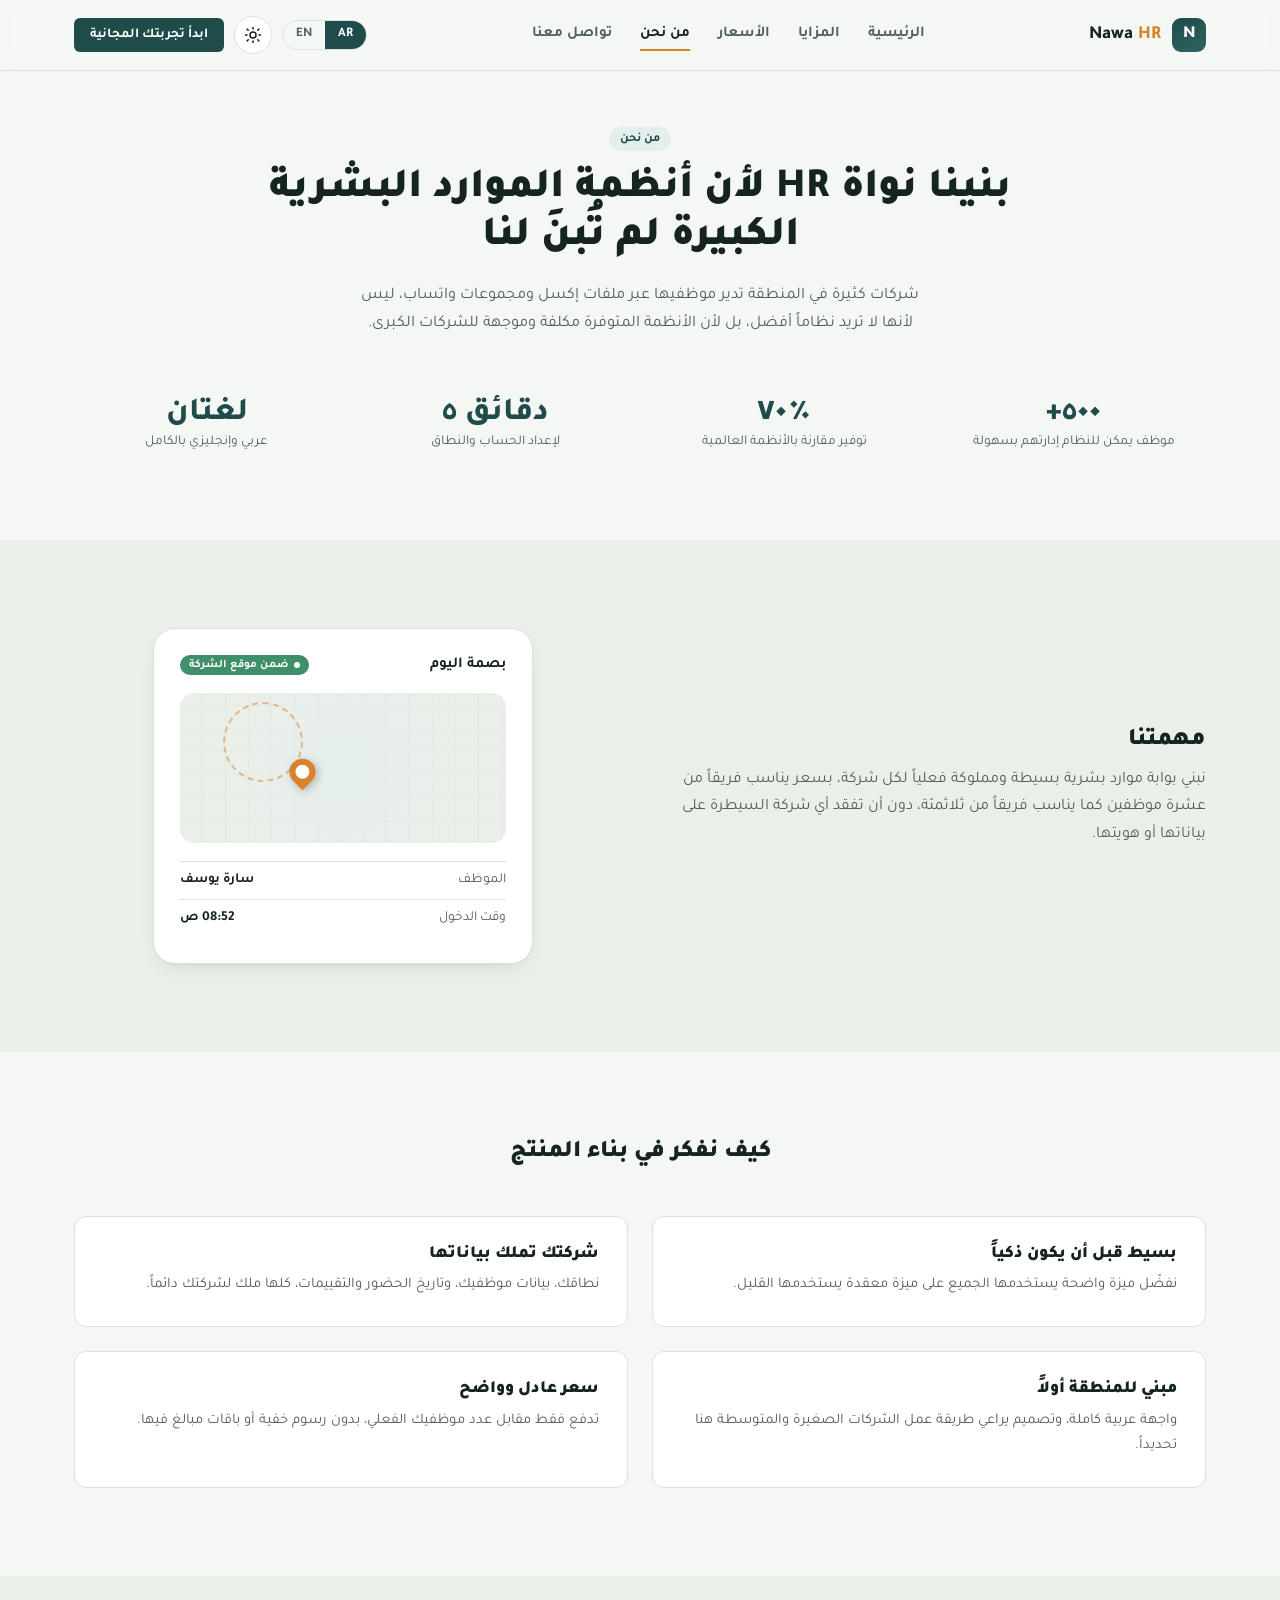
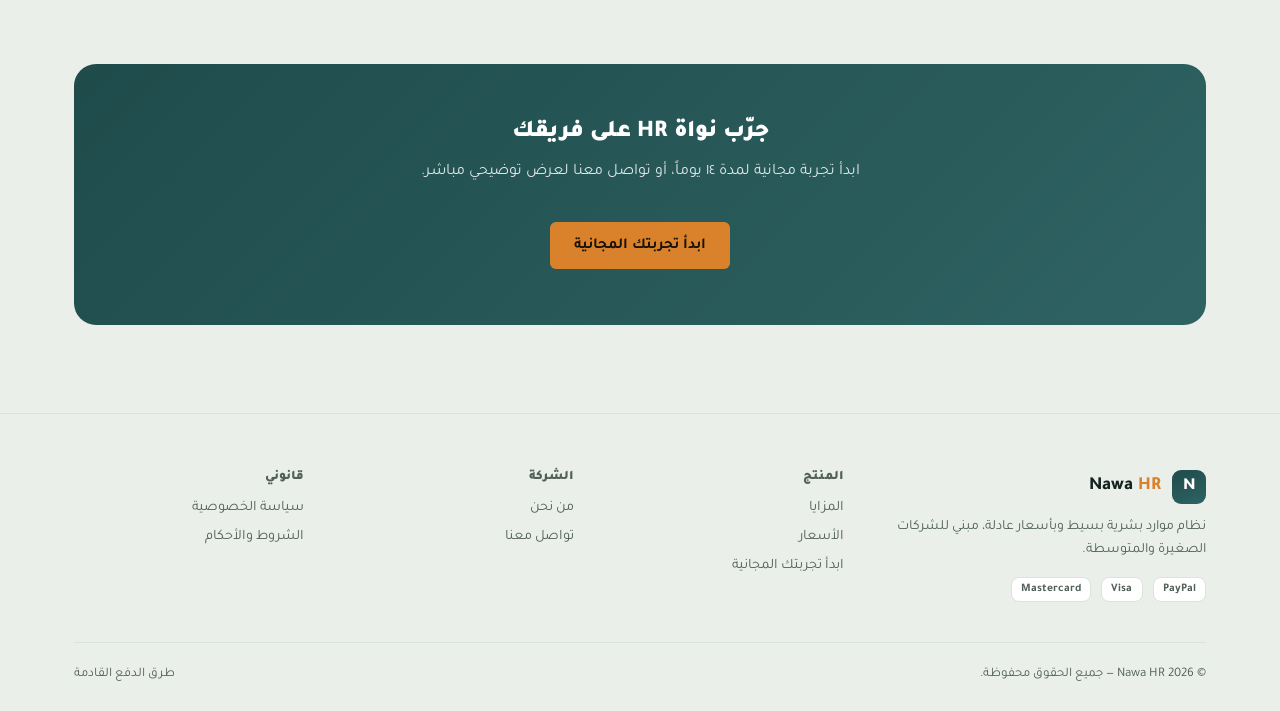
==== about/index.html @ c79e4c19 "Restructure pages into folders for clean URLs (no .html extension) Each page now lives at <name>/ind" ====
<!DOCTYPE html>
<html lang="ar" dir="rtl">
<head>
<meta charset="UTF-8">
<meta name="viewport" content="width=device-width, initial-scale=1.0">
<title>من نحن — Nawa HR</title>
<meta name="description" content="لماذا بنينا نواة HR، ومهمتنا في تبسيط الموارد البشرية للشركات الصغيرة والمتوسطة.">
<link rel="preconnect" href="https://fonts.googleapis.com">
<link rel="preconnect" href="https://fonts.gstatic.com" crossorigin>
<link href="https://fonts.googleapis.com/css2?family=Inter:wght@400;500;600;700;800&family=Tajawal:wght@400;500;700;800;900&display=swap" rel="stylesheet">
<link rel="stylesheet" href="/assets/style.css">
</head>
<body>

<header class="site-header">
  <div class="container header-inner">
    <a href="/" class="brand"><span class="brand-mark">N</span><span class="brand-name">Nawa<span> HR</span></span></a>
    <nav class="main-nav" id="mainNav">
      <a href="/" data-i18n="nav.home">الرئيسية</a>
      <a href="/features/" data-i18n="nav.features">المزايا</a>
      <a href="/pricing/" data-i18n="nav.pricing">الأسعار</a>
      <a href="/about/" class="active" data-i18n="nav.about">من نحن</a>
      <a href="/contact/" data-i18n="nav.contact">تواصل معنا</a>
    </nav>
    <div class="header-actions">
      <div class="lang-switch"><button data-lang="ar">AR</button><button data-lang="en">EN</button></div>
      <button class="icon-btn" id="themeToggle" aria-label="Toggle dark mode">
        <svg class="icon-sun" viewBox="0 0 24 24" fill="none" stroke="currentColor" stroke-width="2" stroke-linecap="round"><circle cx="12" cy="12" r="4"/><path d="M12 2v2M12 20v2M4.2 4.2l1.4 1.4M18.4 18.4l1.4 1.4M2 12h2M20 12h2M4.2 19.8l1.4-1.4M18.4 5.6l1.4-1.4"/></svg>
        <svg class="icon-moon" viewBox="0 0 24 24" fill="none" stroke="currentColor" stroke-width="2" stroke-linecap="round" stroke-linejoin="round"><path d="M21 12.8A9 9 0 1111.2 3a7 7 0 009.8 9.8z"/></svg>
      </button>
      <a href="/contact/" class="btn btn-primary btn-sm nav-cta-desktop" data-i18n="nav.cta">ابدأ تجربتك المجانية</a>
      <button class="nav-toggle" id="navToggle" aria-label="Menu"><span></span></button>
    </div>
  </div>
</header>

<main>
  <section class="page-hero">
    <div class="container" style="max-width:820px;">
      <span class="badge" data-i18n="aboutpage.badge">من نحن</span>
      <h1 data-i18n="aboutpage.title">بنينا نواة HR لأن أنظمة الموارد البشرية الكبيرة لم تُبنَ لنا</h1>
      <p data-i18n="aboutpage.sub">شركات كثيرة في المنطقة تدير موظفيها عبر ملفات إكسل ومجموعات واتساب، ليس لأنها لا تريد نظاماً أفضل، بل لأن الأنظمة المتوفرة مكلفة وموجهة للشركات الكبرى.</p>
    </div>
  </section>

  <section style="padding-block-start:0;">
    <div class="container">
      <div class="stat-block">
        <div><b data-i18n="aboutpage.stats1n">٥٠٠+</b><span data-i18n="aboutpage.stats1l">موظف يمكن للنظام إدارتهم بسهولة</span></div>
        <div><b data-i18n="aboutpage.stats2n">٪٧٠</b><span data-i18n="aboutpage.stats2l">توفير مقارنة بالأنظمة العالمية</span></div>
        <div><b data-i18n="aboutpage.stats3n">دقائق ٥</b><span data-i18n="aboutpage.stats3l">لإعداد الحساب والنطاق</span></div>
        <div><b data-i18n="aboutpage.stats4n">لغتان</b><span data-i18n="aboutpage.stats4l">عربي وإنجليزي بالكامل</span></div>
      </div>
    </div>
  </section>

  <section class="section-alt">
    <div class="container split">
      <div>
        <h2 data-i18n="aboutpage.mission.title">مهمتنا</h2>
        <p data-i18n="aboutpage.mission.body">نبني بوابة موارد بشرية بسيطة ومملوكة فعلياً لكل شركة، بسعر يناسب فريقاً من عشرة موظفين كما يناسب فريقاً من ثلاثمئة، دون أن تفقد أي شركة السيطرة على بياناتها أو هويتها.</p>
      </div>
      <div class="mock-wrap">
        <div class="mock-card">
          <div class="mock-card-head"><b data-i18n="mock.title">بصمة اليوم</b><span class="mock-pill" data-i18n="mock.status">ضمن موقع الشركة</span></div>
          <div class="mock-map"><div class="mock-radius"></div><div class="mock-pin"></div></div>
          <div class="mock-row"><span data-i18n="mock.emp">الموظف</span><b data-i18n="mock.empv">سارة يوسف</b></div>
          <div class="mock-row"><span data-i18n="mock.time">وقت الدخول</span><b data-i18n="mock.timev">08:52 ص</b></div>
        </div>
      </div>
    </div>
  </section>

  <section>
    <div class="container">
      <div class="section-head center">
        <h2 data-i18n="aboutpage.values.title">كيف نفكر في بناء المنتج</h2>
      </div>
      <div class="value-list">
        <div class="card"><h3 data-i18n="aboutpage.v1t">بسيط قبل أن يكون ذكياً</h3><p data-i18n="aboutpage.v1d">نفضّل ميزة واضحة يستخدمها الجميع على ميزة معقدة يستخدمها القليل.</p></div>
        <div class="card"><h3 data-i18n="aboutpage.v2t">شركتك تملك بياناتها</h3><p data-i18n="aboutpage.v2d">نطاقك، بيانات موظفيك، وتاريخ الحضور والتقييمات، كلها ملك لشركتك دائماً.</p></div>
        <div class="card"><h3 data-i18n="aboutpage.v3t">مبني للمنطقة أولاً</h3><p data-i18n="aboutpage.v3d">واجهة عربية كاملة، وتصميم يراعي طريقة عمل الشركات الصغيرة والمتوسطة هنا تحديداً.</p></div>
        <div class="card"><h3 data-i18n="aboutpage.v4t">سعر عادل وواضح</h3><p data-i18n="aboutpage.v4d">تدفع فقط مقابل عدد موظفيك الفعلي، بدون رسوم خفية أو باقات مبالغ فيها.</p></div>
      </div>
    </div>
  </section>

  <section class="section-alt">
    <div class="container">
      <div class="cta-band">
        <h2 data-i18n="aboutpage.cta.title">جرّب نواة HR على فريقك</h2>
        <p data-i18n="aboutpage.cta.sub">ابدأ تجربة مجانية لمدة ١٤ يوماً، أو تواصل معنا لعرض توضيحي مباشر.</p>
        <a href="/contact/" class="btn btn-accent" data-i18n="cta.btn">ابدأ تجربتك المجانية</a>
      </div>
    </div>
  </section>
</main>

<footer class="site-footer">
  <div class="container">
    <div class="footer-grid">
      <div>
        <div class="brand" style="margin-block-end:12px;"><span class="brand-mark">N</span><span class="brand-name">Nawa<span> HR</span></span></div>
        <p data-i18n="footer.tagline" style="font-size:.88rem;">نظام موارد بشرية بسيط وبأسعار عادلة.</p>
        <div class="pay-badges"><span class="pay-badge">PayPal</span><span class="pay-badge">Visa</span><span class="pay-badge">Mastercard</span></div>
      </div>
      <div><h4 data-i18n="footer.product">المنتج</h4><ul>
        <li><a href="/features/" data-i18n="nav.features">المزايا</a></li>
        <li><a href="/pricing/" data-i18n="nav.pricing">الأسعار</a></li>
        <li><a href="/contact/" data-i18n="nav.cta">ابدأ تجربتك المجانية</a></li>
      </ul></div>
      <div><h4 data-i18n="footer.company">الشركة</h4><ul>
        <li><a href="/about/" data-i18n="nav.about">من نحن</a></li>
        <li><a href="/contact/" data-i18n="nav.contact">تواصل معنا</a></li>
      </ul></div>
      <div><h4 data-i18n="footer.legal">قانوني</h4><ul>
        <li><a href="#" data-i18n="footer.privacy">سياسة الخصوصية</a></li>
        <li><a href="#" data-i18n="footer.terms">الشروط والأحكام</a></li>
      </ul></div>
    </div>
    <div class="footer-bottom">
      <span>© 2026 Nawa HR — <span data-i18n="footer.rights">جميع الحقوق محفوظة.</span></span>
      <span data-i18n="footer.pay">طرق الدفع القادمة: PayPal</span>
    </div>
  </div>
</footer>

<script src="/assets/i18n.js"></script>
<script src="/assets/script.js"></script>
</body>
</html>
---- assets/style.css ----
/* =========================================================
   Nawa HR — design tokens
   ========================================================= */
:root{
  --bg:#F5F7F5;
  --bg-alt:#EBEFEA;
  --surface:#FFFFFF;
  --surface-raised:#FFFFFF;
  --text:#152420;
  --text-muted:#516059;
  --primary:#1F4B4B;
  --primary-light:#2F6363;
  --primary-tint:#E4EEEC;
  --accent:#D9822B;
  --accent-dark:#B96A1E;
  --accent-tint:#FBEAD5;
  --border:#DBE3DD;
  --success:#3F8F6B;
  --danger:#C4523B;
  --shadow: 0 1px 2px rgba(21,36,32,.04), 0 8px 24px -12px rgba(21,36,32,.18);
  --radius-sm:6px;
  --radius-md:12px;
  --radius-lg:22px;
  --font-en:'Inter',sans-serif;
  --font-ar:'Tajawal',sans-serif;
  --max-w:1180px;
}
html.dark{
  --bg:#0F1815;
  --bg-alt:#131F1B;
  --surface:#16221E;
  --surface-raised:#1B2A25;
  --text:#EAF2EE;
  --text-muted:#93A69E;
  --primary:#57ACA1;
  --primary-light:#6DC1B5;
  --primary-tint:#16302C;
  --accent:#EFA45C;
  --accent-dark:#F0B274;
  --accent-tint:#2B2015;
  --border:#233530;
  --success:#5CB78E;
  --danger:#E07C64;
  --shadow: 0 1px 2px rgba(0,0,0,.3), 0 12px 30px -12px rgba(0,0,0,.55);
}

/* =========================================================
   Base
   ========================================================= */
*{box-sizing:border-box;}
html{scroll-behavior:smooth;}
body{
  margin:0;
  background:var(--bg);
  color:var(--text);
  font-family:var(--font-en);
  transition:background .25s ease,color .25s ease;
  -webkit-font-smoothing:antialiased;
}
html[lang="ar"] body{ font-family:var(--font-ar); }

img,svg{max-width:100%;display:block;}
a{color:inherit;text-decoration:none;}
button{font:inherit;}

h1,h2,h3,h4{
  margin:0 0 .5em;
  font-weight:800;
  line-height:1.15;
  letter-spacing:-.01em;
}
html[lang="ar"] h1, html[lang="ar"] h2, html[lang="ar"] h3, html[lang="ar"] h4{
  font-weight:900; letter-spacing:0;
}
p{ line-height:1.7; color:var(--text-muted); margin:0 0 1em; max-width:62ch;}

.container{
  max-width:var(--max-w);
  margin-inline:auto;
  padding-inline:24px;
}

.eyebrow-free{ } /* intentionally no eyebrow labels, see design notes */

.btn{
  display:inline-flex;
  align-items:center;
  justify-content:center;
  gap:.5em;
  padding:.85em 1.5em;
  border-radius:var(--radius-sm);
  font-weight:700;
  font-size:.96rem;
  cursor:pointer;
  border:1.5px solid transparent;
  transition:transform .15s ease, background .2s ease, border-color .2s ease, color .2s ease;
  white-space:nowrap;
}
.btn:active{ transform:scale(.97); }
.btn-primary{ background:var(--primary); color:#fff; }
.btn-primary:hover{ background:var(--primary-light); }
.btn-accent{ background:var(--accent); color:#1a1206; }
.btn-accent:hover{ background:var(--accent-dark); }
.btn-outline{ background:transparent; border-color:var(--border); color:var(--text); }
.btn-outline:hover{ border-color:var(--primary); color:var(--primary); }
.btn-sm{ padding:.55em 1.1em; font-size:.85rem; }
.btn-block{ width:100%; }

/* focus visibility */
a:focus-visible,button:focus-visible,input:focus-visible,textarea:focus-visible{
  outline:2px solid var(--primary);
  outline-offset:2px;
}

@media (prefers-reduced-motion: reduce){
  *{ animation-duration:.001ms !important; transition-duration:.001ms !important; scroll-behavior:auto !important; }
}

/* =========================================================
   Header
   ========================================================= */
.site-header{
  position:sticky; top:0; z-index:40;
  background:color-mix(in srgb, var(--bg) 88%, transparent);
  backdrop-filter:blur(10px);
  border-block-end:1px solid var(--border);
}
.header-inner{
  display:flex; align-items:center; justify-content:space-between;
  padding-block:16px; gap:20px;
}
.brand{ display:flex; align-items:center; gap:.6em; font-weight:800; font-size:1.15rem; }
.brand-mark{
  width:34px;height:34px;border-radius:9px;
  background:linear-gradient(155deg, var(--primary) 0%, var(--primary-light) 100%);
  display:flex;align-items:center;justify-content:center;
  color:#fff; font-weight:900; font-size:1.05rem; flex:none;
}
.brand-name span{ color:var(--accent); }

.main-nav{ display:flex; align-items:center; gap:28px; }
.main-nav a{
  font-size:.94rem; font-weight:600; color:var(--text-muted);
  padding-block:6px; border-block-end:2px solid transparent;
}
.main-nav a:hover, .main-nav a.active{ color:var(--text); border-color:var(--accent); }

.header-actions{ display:flex; align-items:center; gap:10px; }

.icon-btn{
  width:38px;height:38px; border-radius:50%;
  display:flex;align-items:center;justify-content:center;
  border:1px solid var(--border); background:var(--surface); color:var(--text);
  cursor:pointer;
}
.icon-btn:hover{ border-color:var(--primary); }
.icon-btn svg{ width:18px;height:18px; }
.icon-btn .icon-moon{ display:none; }
html.dark .icon-btn .icon-sun{ display:none; }
html.dark .icon-btn .icon-moon{ display:block; }

.lang-switch{
  display:flex; border:1px solid var(--border); border-radius:20px; overflow:hidden;
}
.lang-switch button{
  border:none; background:transparent; color:var(--text-muted);
  padding:.45em 1em; font-size:.82rem; font-weight:700; cursor:pointer;
}
.lang-switch button.active{ background:var(--primary); color:#fff; }

.nav-toggle{ display:none; }

@media (max-width:920px){
  .main-nav{
    position:fixed; inset-inline:0; top:70px; bottom:0;
    background:var(--bg); flex-direction:column; align-items:flex-start;
    padding:28px 24px; gap:6px; transform:translateY(-8px);
    opacity:0; pointer-events:none; transition:opacity .2s ease, transform .2s ease;
    overflow-y:auto;
  }
  .main-nav.open{ opacity:1; pointer-events:auto; transform:translateY(0); }
  .main-nav a{ width:100%; padding-block:12px; border-block-end:1px solid var(--border); }
  .nav-toggle{
    display:flex; width:38px;height:38px; border-radius:8px; align-items:center;justify-content:center;
    border:1px solid var(--border); background:var(--surface); cursor:pointer;
  }
  .nav-toggle span, .nav-toggle span::before, .nav-toggle span::after{
    content:''; display:block; width:18px; height:2px; background:var(--text); position:relative;
  }
  .nav-toggle span::before{ position:absolute; top:-6px; }
  .nav-toggle span::after{ position:absolute; top:6px; }
  .header-actions .btn-primary.nav-cta-desktop{ display:none; }
}
@media (min-width:921px){ .nav-toggle{ display:none; } }

/* =========================================================
   Hero
   ========================================================= */
.hero{ padding-block:72px 96px; overflow:hidden; }
.hero-grid{
  display:grid; grid-template-columns:1.05fr .95fr; gap:56px; align-items:center;
}
.hero h1{ font-size:clamp(2.1rem, 4vw, 3.15rem); }
.hero p.lead{ font-size:1.1rem; max-width:46ch; }
.hero-ctas{ display:flex; gap:14px; margin-block-start:28px; flex-wrap:wrap; }
.hero-stats{ display:flex; gap:32px; margin-block-start:44px; flex-wrap:wrap; }
.hero-stat b{ display:block; font-size:1.4rem; font-weight:800; color:var(--primary); }
html.dark .hero-stat b{ color:var(--primary-light); }
.hero-stat span{ font-size:.82rem; color:var(--text-muted); }

/* mock check-in card */
.mock-wrap{ position:relative; }
.mock-card{
  background:var(--surface); border:1px solid var(--border); border-radius:var(--radius-lg);
  box-shadow:var(--shadow); padding:26px; max-width:380px; margin-inline:auto;
}
.mock-card-head{ display:flex; align-items:center; justify-content:space-between; margin-block-end:18px; }
.mock-card-head b{ font-size:.95rem; }
.mock-pill{
  font-size:.72rem; font-weight:700; padding:.3em .8em; border-radius:20px;
  background:var(--success); color:#fff;
  display:inline-flex; align-items:center; gap:6px;
}
.mock-pill::before{ content:''; width:6px;height:6px;border-radius:50%; background:#fff; }
.mock-map{
  height:150px; border-radius:14px; margin-block-end:18px; position:relative; overflow:hidden;
  background:
    radial-gradient(circle at 50% 50%, var(--primary-tint) 0%, transparent 60%),
    repeating-linear-gradient(0deg, transparent, transparent 22px, var(--border) 23px),
    repeating-linear-gradient(90deg, transparent, transparent 22px, var(--border) 23px);
  background-color:var(--bg-alt);
}
.mock-pin{
  position:absolute; inset-inline-start:50%; inset-block-start:50%;
  transform:translate(-50%,-100%);
  width:26px;height:26px;border-radius:50% 50% 50% 0; rotate:-45deg;
  background:var(--accent); box-shadow:0 3px 8px rgba(0,0,0,.25);
}
.mock-pin::after{ content:''; position:absolute; inset:6px; background:#fff; border-radius:50%; }
.mock-radius{
  position:absolute; inset-inline-start:50%; inset-block-start:calc(50% - 26px);
  width:80px;height:80px; border-radius:50%; transform:translate(-50%,-50%);
  border:2px dashed var(--accent); opacity:.5;
}
.mock-row{ display:flex; align-items:center; justify-content:space-between; padding-block:10px; border-block-start:1px solid var(--border); font-size:.86rem; color:var(--text-muted); }
.mock-row b{ color:var(--text); font-weight:700; }
.mock-card .btn{ margin-block-start:16px; }

@media (max-width:920px){
  .hero-grid{ grid-template-columns:1fr; }
  .hero{ padding-block:48px 60px; }
  .hero-ctas, .hero-stats{ justify-content:center; text-align:center; }
  .hero p.lead{ margin-inline:auto; }
}

/* =========================================================
   Sections / general
   ========================================================= */
section{ padding-block:88px; }
.section-alt{ background:var(--bg-alt); }
.section-head{ max-width:640px; margin-block-end:48px; }
.section-head p{ font-size:1.02rem; }
.section-head.center{ margin-inline:auto; text-align:center; }
.section-head.center p{ margin-inline:auto; }

.badge{
  display:inline-flex; align-items:center; gap:8px; font-size:.78rem; font-weight:700;
  color:var(--primary); background:var(--primary-tint); padding:.4em .9em; border-radius:20px;
  margin-block-end:16px;
}
html.dark .badge{ color:var(--primary-light); }

.grid-3{ display:grid; grid-template-columns:repeat(3,1fr); gap:24px; }
.grid-2{ display:grid; grid-template-columns:1fr 1fr; gap:24px; }
@media (max-width:920px){ .grid-3{ grid-template-columns:1fr 1fr; } }
@media (max-width:680px){ .grid-3, .grid-2{ grid-template-columns:1fr; } }

.card{
  background:var(--surface); border:1px solid var(--border); border-radius:var(--radius-md);
  padding:28px; height:100%;
}
.feat-icon{
  width:46px;height:46px;border-radius:12px; background:var(--primary-tint); color:var(--primary);
  display:flex;align-items:center;justify-content:center; margin-block-end:16px;
}
html.dark .feat-icon{ color:var(--primary-light); }
.feat-icon svg{ width:22px;height:22px; }
.card h3{ font-size:1.08rem; }
.card p{ font-size:.92rem; margin-block-end:0; }

/* steps */
.steps{ counter-reset:step; display:grid; grid-template-columns:repeat(4,1fr); gap:24px; }
@media (max-width:920px){ .steps{ grid-template-columns:1fr 1fr; } }
@media (max-width:560px){ .steps{ grid-template-columns:1fr; } }
.step{ position:relative; padding-inline-start:0; }
.step-num{
  width:38px;height:38px; border-radius:10px; background:var(--primary); color:#fff;
  display:flex; align-items:center; justify-content:center; font-weight:800; margin-block-end:14px;
}
.step h3{ font-size:1rem; }
.step p{ font-size:.88rem; }

/* CTA band */
.cta-band{
  background:linear-gradient(135deg, var(--primary) 0%, var(--primary-light) 100%);
  border-radius:var(--radius-lg); padding:56px; color:#fff; text-align:center;
}
.cta-band h2{ color:#fff; }
.cta-band p{ color:rgba(255,255,255,.85); margin-inline:auto; }
.cta-band .btn-accent{ margin-block-start:20px; }

/* =========================================================
   Pricing
   ========================================================= */
.pricing-toggle{
  display:inline-flex; background:var(--surface); border:1px solid var(--border); border-radius:30px;
  padding:5px; margin-block-end:8px;
}
.pricing-toggle button{
  border:none; background:transparent; padding:.7em 1.4em; border-radius:24px; font-weight:700;
  font-size:.9rem; cursor:pointer; color:var(--text-muted);
}
.pricing-toggle button.active{ background:var(--primary); color:#fff; }

.calc-card{
  background:var(--surface); border:1px solid var(--border); border-radius:var(--radius-lg);
  padding:40px; box-shadow:var(--shadow);
}
.calc-top{ display:flex; align-items:flex-end; justify-content:space-between; flex-wrap:wrap; gap:16px; margin-block-end:28px; }
.calc-price{ font-size:2.6rem; font-weight:800; color:var(--primary); }
html.dark .calc-price{ color:var(--primary-light); }
.calc-price small{ font-size:1rem; font-weight:600; color:var(--text-muted); }
.calc-sub{ font-size:.85rem; color:var(--text-muted); }

.range-wrap{ margin-block:20px; }
.range-label{ display:flex; justify-content:space-between; font-size:.85rem; color:var(--text-muted); margin-block-end:10px; }
.range-label b{ color:var(--text); font-size:1rem; }
input[type="range"]{
  -webkit-appearance:none; width:100%; height:6px; border-radius:6px; background:var(--border); outline:none;
}
input[type="range"]::-webkit-slider-thumb{
  -webkit-appearance:none; width:22px;height:22px; border-radius:50%; background:var(--accent);
  border:4px solid var(--surface); box-shadow:0 0 0 1.5px var(--accent); cursor:pointer; margin-block-start:-8px;
}
input[type="range"]::-moz-range-thumb{
  width:22px;height:22px; border-radius:50%; background:var(--accent); border:4px solid var(--surface);
  box-shadow:0 0 0 1.5px var(--accent); cursor:pointer;
}
.range-ticks{ display:flex; justify-content:space-between; font-size:.72rem; color:var(--text-muted); margin-block-start:6px; }

.calc-list{ list-style:none; margin:24px 0 0; padding:0; display:grid; grid-template-columns:1fr 1fr; gap:10px 20px; }
.calc-list li{ display:flex; align-items:center; gap:8px; font-size:.88rem; color:var(--text-muted); }
.calc-list li svg{ width:16px;height:16px; color:var(--success); flex:none; }
@media (max-width:560px){ .calc-list{ grid-template-columns:1fr; } }

.compare-table{ width:100%; border-collapse:collapse; margin-block-start:20px; font-size:.9rem; }
.compare-table th, .compare-table td{ padding:14px 16px; border-block-end:1px solid var(--border); text-align:start; }
.compare-table th{ color:var(--text-muted); font-size:.78rem; text-transform:none; font-weight:700; }
.compare-table td.check{ text-align:center; }
.compare-table td.check svg{ width:16px;height:16px; color:var(--success); }

.tier-note{
  display:flex; gap:12px; align-items:flex-start; background:var(--accent-tint); border:1px solid var(--border);
  border-radius:var(--radius-md); padding:18px 20px; margin-block-start:24px; font-size:.87rem; color:var(--text-muted);
}
.tier-note svg{ width:20px;height:20px; color:var(--accent-dark); flex:none; margin-block-start:2px; }

/* FAQ */
.faq-item{ border-block-end:1px solid var(--border); padding-block:18px; }
.faq-q{
  display:flex; justify-content:space-between; align-items:center; cursor:pointer;
  font-weight:700; font-size:.98rem; gap:16px;
}
.faq-q svg{ width:18px;height:18px; flex:none; transition:transform .2s ease; color:var(--text-muted); }
.faq-item.open .faq-q svg{ transform:rotate(45deg); }
.faq-a{ display:none; margin-block-start:10px; font-size:.9rem; }
.faq-item.open .faq-a{ display:block; }

/* =========================================================
   About / Contact
   ========================================================= */
.value-list{ display:grid; grid-template-columns:1fr 1fr; gap:24px; }
@media (max-width:680px){ .value-list{ grid-template-columns:1fr; } }

.split{ display:grid; grid-template-columns:1fr 1fr; gap:56px; align-items:center; }
@media (max-width:920px){ .split{ grid-template-columns:1fr; } }

.stat-block{ display:grid; grid-template-columns:repeat(4,1fr); gap:24px; text-align:center; }
@media (max-width:680px){ .stat-block{ grid-template-columns:1fr 1fr; } }
.stat-block b{ display:block; font-size:2rem; font-weight:800; color:var(--primary); }
html.dark .stat-block b{ color:var(--primary-light); }
.stat-block span{ font-size:.85rem; color:var(--text-muted); }

.contact-wrap{ display:grid; grid-template-columns:.9fr 1.1fr; gap:48px; align-items:flex-start; }
@media (max-width:920px){ .contact-wrap{ grid-template-columns:1fr; } }
.info-row{ display:flex; gap:14px; align-items:flex-start; margin-block-end:22px; }
.info-row .feat-icon{ margin-block-end:0; }
.info-row h4{ font-size:.95rem; margin-block-end:4px; }
.info-row p{ font-size:.88rem; margin:0; }

.form-card{ background:var(--surface); border:1px solid var(--border); border-radius:var(--radius-lg); padding:36px; box-shadow:var(--shadow); }
.form-row{ display:grid; grid-template-columns:1fr 1fr; gap:16px; }
@media (max-width:560px){ .form-row{ grid-template-columns:1fr; } }
.field{ margin-block-end:18px; }
.field label{ display:block; font-size:.85rem; font-weight:700; margin-block-end:6px; }
.field input, .field select, .field textarea{
  width:100%; padding:.85em 1em; border-radius:var(--radius-sm); border:1px solid var(--border);
  background:var(--bg); color:var(--text); font:inherit; font-size:.92rem;
}
.field textarea{ resize:vertical; min-height:110px; }
.form-note{ font-size:.8rem; color:var(--text-muted); margin-block-start:14px; }

/* =========================================================
   Footer
   ========================================================= */
.site-footer{ background:var(--bg-alt); border-block-start:1px solid var(--border); padding-block:56px 28px; }
.footer-grid{ display:grid; grid-template-columns:1.4fr 1fr 1fr 1fr; gap:40px; margin-block-end:40px; }
@media (max-width:780px){ .footer-grid{ grid-template-columns:1fr 1fr; } }
@media (max-width:480px){ .footer-grid{ grid-template-columns:1fr; } }
.footer-grid h4{ font-size:.82rem; margin-block-end:14px; color:var(--text-muted); font-weight:700; }
.footer-grid ul{ list-style:none; margin:0; padding:0; display:grid; gap:10px; }
.footer-grid a{ font-size:.9rem; color:var(--text-muted); }
.footer-grid a:hover{ color:var(--primary); }
.footer-bottom{ display:flex; justify-content:space-between; align-items:center; flex-wrap:wrap; gap:12px;
  padding-block-start:24px; border-block-start:1px solid var(--border); font-size:.82rem; color:var(--text-muted); }

/* payment badges */
.pay-badges{ display:flex; gap:10px; align-items:center; margin-block-start:10px; }
.pay-badge{ border:1px solid var(--border); border-radius:8px; padding:.4em .8em; font-size:.72rem; font-weight:700; color:var(--text-muted); background:var(--surface); }

/* page hero (inner pages) */
.page-hero{ padding-block:56px 40px; text-align:center; }
.page-hero .badge{ margin-inline:auto; }
.page-hero h1{ font-size:clamp(1.8rem,3.4vw,2.6rem); }
.page-hero p{ margin-inline:auto; font-size:1.02rem; }

/* utility */
.text-center{ text-align:center; }
.mt-lg{ margin-block-start:48px; }
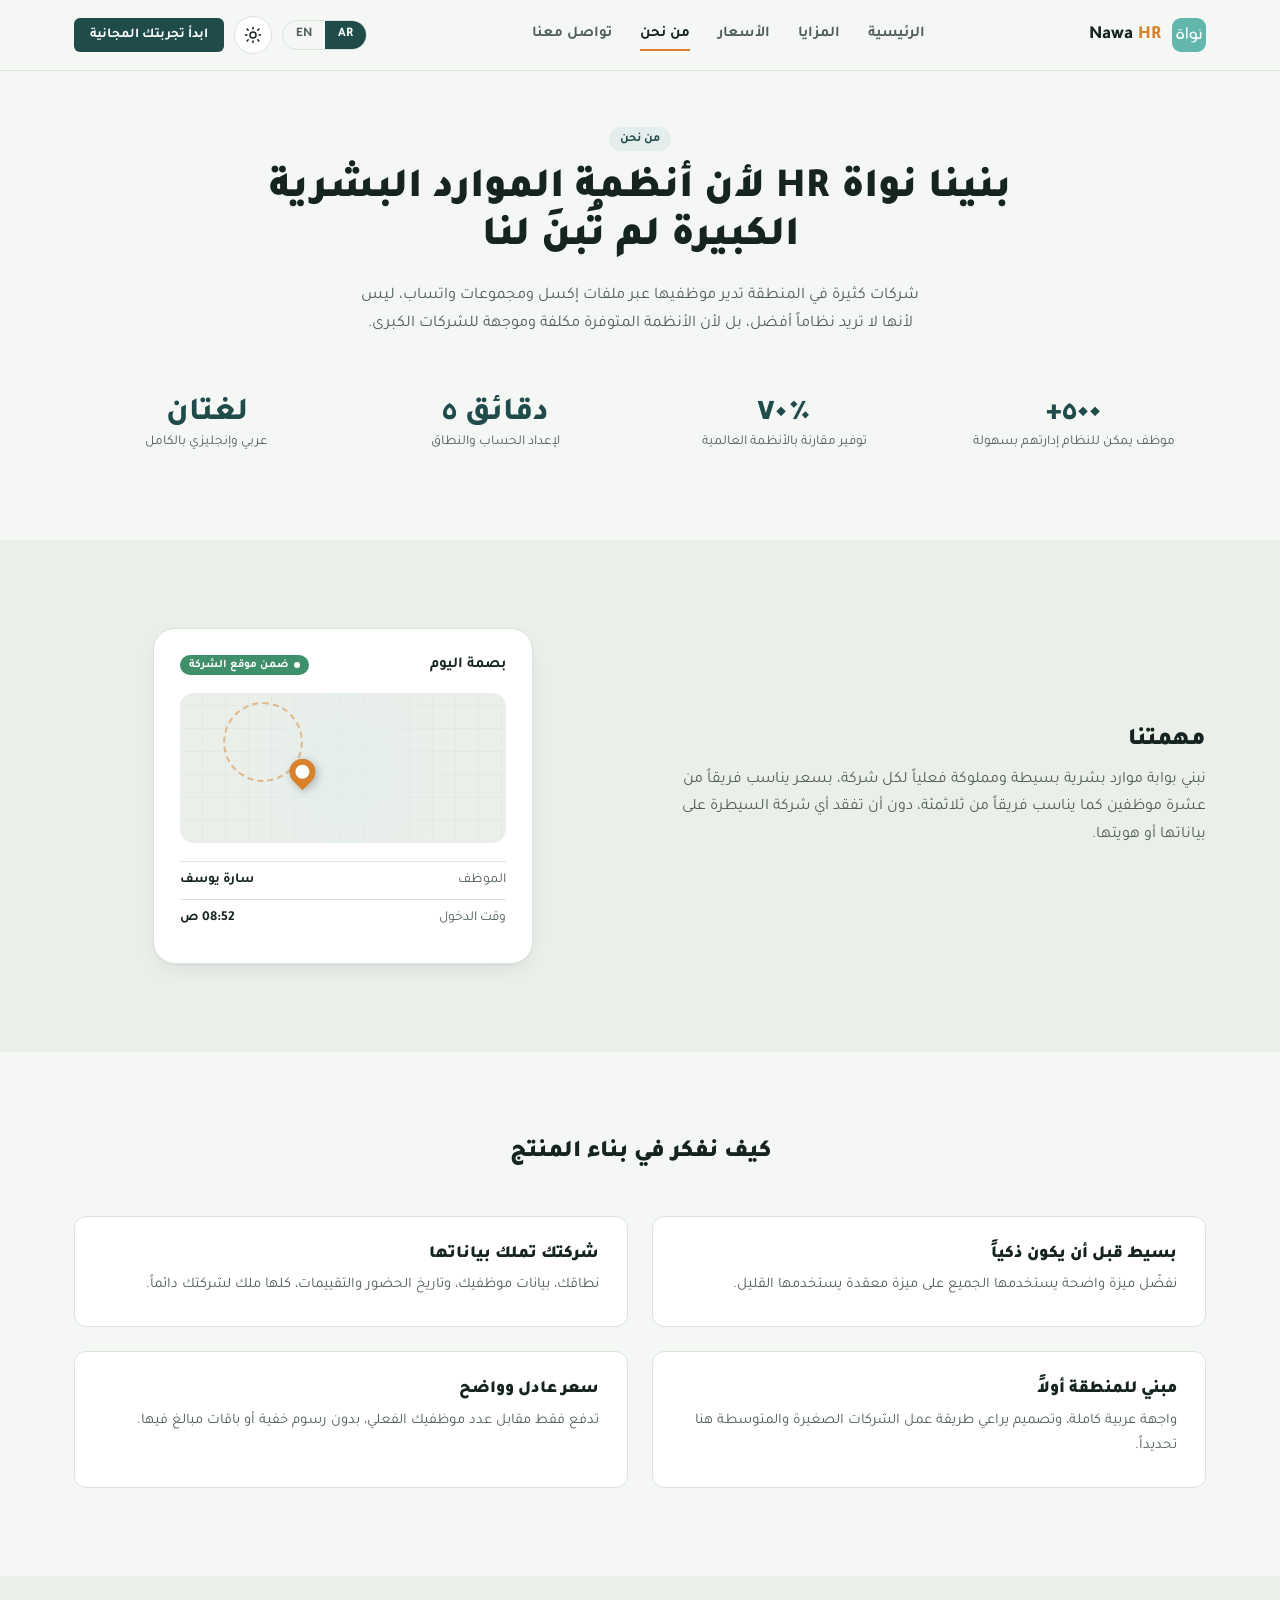
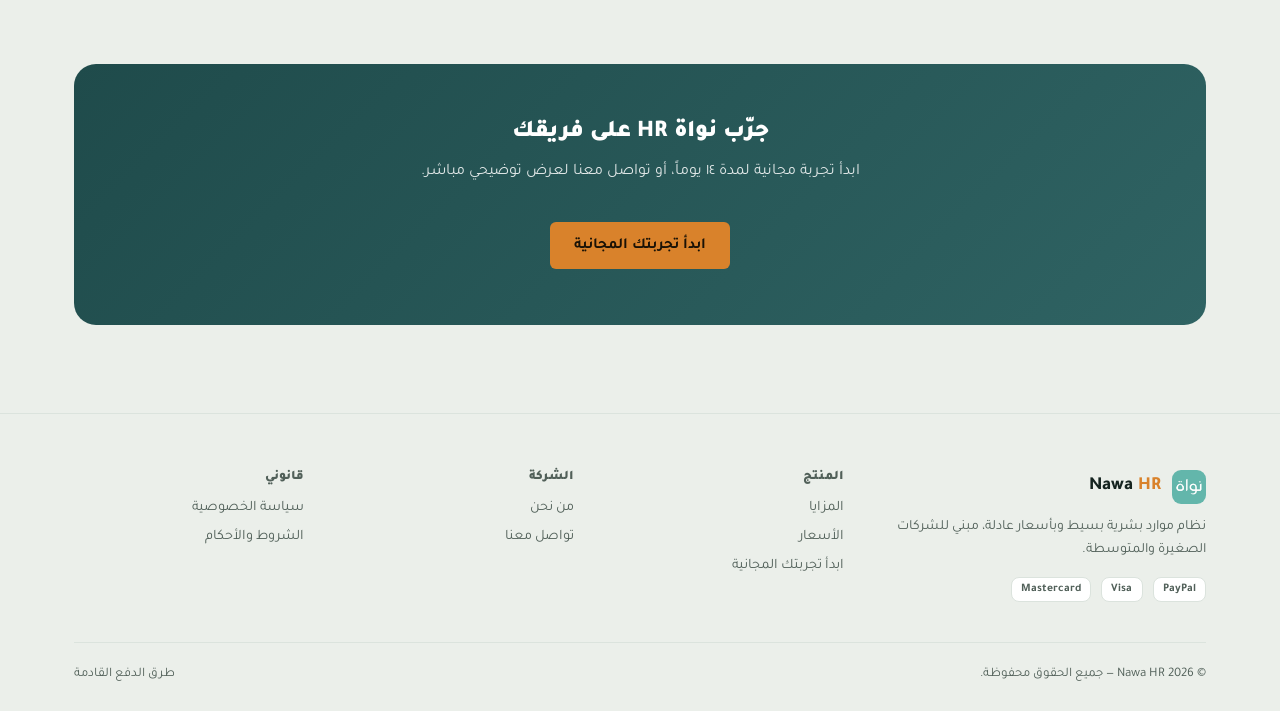
==== commit 8d28a3e0: "Replace the "N" brand mark with the real Nawa logo artwork Swap the plain gradient-square "N" mark i" ====
--- a/about/index.html
+++ b/about/index.html
@@ -8,19 +8,19 @@
 <link rel="preconnect" href="https://fonts.googleapis.com">
 <link rel="preconnect" href="https://fonts.gstatic.com" crossorigin>
 <link href="https://fonts.googleapis.com/css2?family=Inter:wght@400;500;600;700;800&family=Tajawal:wght@400;500;700;800;900&display=swap" rel="stylesheet">
-<link rel="stylesheet" href="/assets/style.css">
+<link rel="stylesheet" href="../assets/style.css">
 </head>
 <body>
 
 <header class="site-header">
   <div class="container header-inner">
-    <a href="/" class="brand"><span class="brand-mark">N</span><span class="brand-name">Nawa<span> HR</span></span></a>
+    <a href="../" class="brand"><span class="brand-logo"><img class="logo-light" src="../assets/logo-light.png" alt="Nawa HR"><img class="logo-dark" src="../assets/logo-dark.png" alt="Nawa HR"></span><span class="brand-name">Nawa<span> HR</span></span></a>
     <nav class="main-nav" id="mainNav">
-      <a href="/" data-i18n="nav.home">الرئيسية</a>
-      <a href="/features/" data-i18n="nav.features">المزايا</a>
-      <a href="/pricing/" data-i18n="nav.pricing">الأسعار</a>
-      <a href="/about/" class="active" data-i18n="nav.about">من نحن</a>
-      <a href="/contact/" data-i18n="nav.contact">تواصل معنا</a>
+      <a href="../" data-i18n="nav.home">الرئيسية</a>
+      <a href="../features/" data-i18n="nav.features">المزايا</a>
+      <a href="../pricing/" data-i18n="nav.pricing">الأسعار</a>
+      <a href="../about/" class="active" data-i18n="nav.about">من نحن</a>
+      <a href="../contact/" data-i18n="nav.contact">تواصل معنا</a>
     </nav>
     <div class="header-actions">
       <div class="lang-switch"><button data-lang="ar">AR</button><button data-lang="en">EN</button></div>
@@ -28,7 +28,7 @@
         <svg class="icon-sun" viewBox="0 0 24 24" fill="none" stroke="currentColor" stroke-width="2" stroke-linecap="round"><circle cx="12" cy="12" r="4"/><path d="M12 2v2M12 20v2M4.2 4.2l1.4 1.4M18.4 18.4l1.4 1.4M2 12h2M20 12h2M4.2 19.8l1.4-1.4M18.4 5.6l1.4-1.4"/></svg>
         <svg class="icon-moon" viewBox="0 0 24 24" fill="none" stroke="currentColor" stroke-width="2" stroke-linecap="round" stroke-linejoin="round"><path d="M21 12.8A9 9 0 1111.2 3a7 7 0 009.8 9.8z"/></svg>
       </button>
-      <a href="/contact/" class="btn btn-primary btn-sm nav-cta-desktop" data-i18n="nav.cta">ابدأ تجربتك المجانية</a>
+      <a href="../contact/" class="btn btn-primary btn-sm nav-cta-desktop" data-i18n="nav.cta">ابدأ تجربتك المجانية</a>
       <button class="nav-toggle" id="navToggle" aria-label="Menu"><span></span></button>
     </div>
   </div>
@@ -90,7 +90,7 @@
       <div class="cta-band">
         <h2 data-i18n="aboutpage.cta.title">جرّب نواة HR على فريقك</h2>
         <p data-i18n="aboutpage.cta.sub">ابدأ تجربة مجانية لمدة ١٤ يوماً، أو تواصل معنا لعرض توضيحي مباشر.</p>
-        <a href="/contact/" class="btn btn-accent" data-i18n="cta.btn">ابدأ تجربتك المجانية</a>
+        <a href="../contact/" class="btn btn-accent" data-i18n="cta.btn">ابدأ تجربتك المجانية</a>
       </div>
     </div>
   </section>
@@ -100,22 +100,22 @@
   <div class="container">
     <div class="footer-grid">
       <div>
-        <div class="brand" style="margin-block-end:12px;"><span class="brand-mark">N</span><span class="brand-name">Nawa<span> HR</span></span></div>
+        <div class="brand" style="margin-block-end:12px;"><span class="brand-logo"><img class="logo-light" src="../assets/logo-light.png" alt="Nawa HR"><img class="logo-dark" src="../assets/logo-dark.png" alt="Nawa HR"></span><span class="brand-name">Nawa<span> HR</span></span></div>
         <p data-i18n="footer.tagline" style="font-size:.88rem;">نظام موارد بشرية بسيط وبأسعار عادلة.</p>
         <div class="pay-badges"><span class="pay-badge">PayPal</span><span class="pay-badge">Visa</span><span class="pay-badge">Mastercard</span></div>
       </div>
       <div><h4 data-i18n="footer.product">المنتج</h4><ul>
-        <li><a href="/features/" data-i18n="nav.features">المزايا</a></li>
-        <li><a href="/pricing/" data-i18n="nav.pricing">الأسعار</a></li>
-        <li><a href="/contact/" data-i18n="nav.cta">ابدأ تجربتك المجانية</a></li>
+        <li><a href="../features/" data-i18n="nav.features">المزايا</a></li>
+        <li><a href="../pricing/" data-i18n="nav.pricing">الأسعار</a></li>
+        <li><a href="../contact/" data-i18n="nav.cta">ابدأ تجربتك المجانية</a></li>
       </ul></div>
       <div><h4 data-i18n="footer.company">الشركة</h4><ul>
-        <li><a href="/about/" data-i18n="nav.about">من نحن</a></li>
-        <li><a href="/contact/" data-i18n="nav.contact">تواصل معنا</a></li>
+        <li><a href="../about/" data-i18n="nav.about">من نحن</a></li>
+        <li><a href="../contact/" data-i18n="nav.contact">تواصل معنا</a></li>
       </ul></div>
       <div><h4 data-i18n="footer.legal">قانوني</h4><ul>
-        <li><a href="#" data-i18n="footer.privacy">سياسة الخصوصية</a></li>
-        <li><a href="#" data-i18n="footer.terms">الشروط والأحكام</a></li>
+        <li><a href="../privacy/" data-i18n="footer.privacy">سياسة الخصوصية</a></li>
+        <li><a href="../terms/" data-i18n="footer.terms">الشروط والأحكام</a></li>
       </ul></div>
     </div>
     <div class="footer-bottom">
@@ -125,7 +125,7 @@
   </div>
 </footer>
 
-<script src="/assets/i18n.js"></script>
-<script src="/assets/script.js"></script>
+<script src="../assets/i18n.js"></script>
+<script src="../assets/script.js"></script>
 </body>
 </html>
--- a/assets/style.css
+++ b/assets/style.css
@@ -136,6 +136,11 @@
   display:flex;align-items:center;justify-content:center;
   color:#fff; font-weight:900; font-size:1.05rem; flex:none;
 }
+.brand-logo{ width:34px;height:34px;border-radius:9px; overflow:hidden; flex:none; }
+.brand-logo img{ width:100%;height:100%; object-fit:cover; display:block; }
+.brand-logo .logo-dark{ display:none; }
+html.dark .brand-logo .logo-light{ display:none; }
+html.dark .brand-logo .logo-dark{ display:block; }
 .brand-name span{ color:var(--accent); }
 
 .main-nav{ display:flex; align-items:center; gap:28px; }
@@ -428,6 +433,77 @@
 .pay-badges{ display:flex; gap:10px; align-items:center; margin-block-start:10px; }
 .pay-badge{ border:1px solid var(--border); border-radius:8px; padding:.4em .8em; font-size:.72rem; font-weight:700; color:var(--text-muted); background:var(--surface); }
 
+/* =========================================================
+   Admin dashboard preview (homepage)
+   ========================================================= */
+.dash-mock{
+  background:var(--surface); border:1px solid var(--border); border-radius:var(--radius-lg);
+  box-shadow:var(--shadow); overflow:hidden;
+}
+.dash-topbar{
+  display:flex; align-items:center; gap:16px; padding:14px 20px;
+  background:var(--bg-alt); border-block-end:1px solid var(--border);
+}
+.dash-dots{ display:flex; gap:6px; flex:none; }
+.dash-dots span{ width:10px;height:10px;border-radius:50%; }
+.dash-dots span:nth-child(1){ background:#E5645C; }
+.dash-dots span:nth-child(2){ background:#E6B34F; }
+.dash-dots span:nth-child(3){ background:#4FB374; }
+.dash-url{
+  background:var(--surface); border:1px solid var(--border); border-radius:20px;
+  padding:.4em 1.1em; font-size:.8rem; color:var(--text-muted); margin-inline:auto;
+}
+.dash-url b{ color:var(--text); font-weight:700; }
+.dash-body{ display:flex; align-items:stretch; }
+.dash-sidebar{
+  flex:none; width:180px; padding:20px 14px; border-inline-end:1px solid var(--border);
+  background:var(--bg-alt);
+}
+.dash-side-brand{ display:flex; align-items:center; gap:.6em; font-weight:800; font-size:.92rem; margin-block-end:22px; padding-inline-start:8px; }
+.dash-sidebar nav{ display:grid; gap:4px; }
+.dash-sidebar nav a{
+  display:block; padding:.6em .8em; border-radius:var(--radius-sm); font-size:.85rem;
+  font-weight:600; color:var(--text-muted);
+}
+.dash-sidebar nav a.active{ background:var(--primary); color:#fff; }
+.dash-main{ flex:1; padding:24px; min-width:0; }
+.dash-stats{ display:grid; grid-template-columns:repeat(4,1fr); gap:14px; margin-block-end:20px; }
+.dash-stat{
+  border:1px solid var(--border); border-radius:var(--radius-md); padding:14px 16px; background:var(--surface);
+}
+.dash-stat span{ display:block; font-size:.76rem; color:var(--text-muted); margin-block-end:6px; }
+.dash-stat b{ font-size:1.35rem; font-weight:800; color:var(--text); }
+.dash-stat b.up{ color:var(--success); }
+.dash-stat b.warn{ color:var(--accent-dark); }
+.dash-table-wrap{ overflow-x:auto; }
+.dash-table{ min-width:480px; }
+.dash-row{
+  display:grid; grid-template-columns:1.6fr 1fr .9fr; gap:12px; align-items:center;
+  padding-block:12px; border-block-end:1px solid var(--border); font-size:.86rem;
+}
+.dash-row:last-child{ border-block-end:none; }
+.dash-row-head{ color:var(--text-muted); font-size:.74rem; font-weight:700; padding-block:0 10px; }
+.dash-emp{ display:flex; align-items:center; gap:10px; font-weight:700; }
+.dash-emp i{
+  flex:none; width:30px;height:30px;border-radius:50%; background:var(--primary-tint); color:var(--primary);
+  display:flex;align-items:center;justify-content:center; font-style:normal; font-size:.74rem; font-weight:800;
+}
+html.dark .dash-emp i{ color:var(--primary-light); }
+.dash-status{
+  display:inline-flex; width:fit-content; padding:.3em .8em; border-radius:20px; font-size:.74rem; font-weight:700;
+}
+.dash-status.present{ background:color-mix(in srgb, var(--success) 16%, transparent); color:var(--success); }
+.dash-status.leave{ background:var(--accent-tint); color:var(--accent-dark); }
+.dash-status.absent{ background:color-mix(in srgb, var(--danger) 16%, transparent); color:var(--danger); }
+
+@media (max-width:780px){
+  .dash-sidebar{ display:none; }
+  .dash-stats{ grid-template-columns:1fr 1fr; }
+}
+@media (max-width:480px){
+  .dash-url{ display:none; }
+}
+
 /* page hero (inner pages) */
 .page-hero{ padding-block:56px 40px; text-align:center; }
 .page-hero .badge{ margin-inline:auto; }
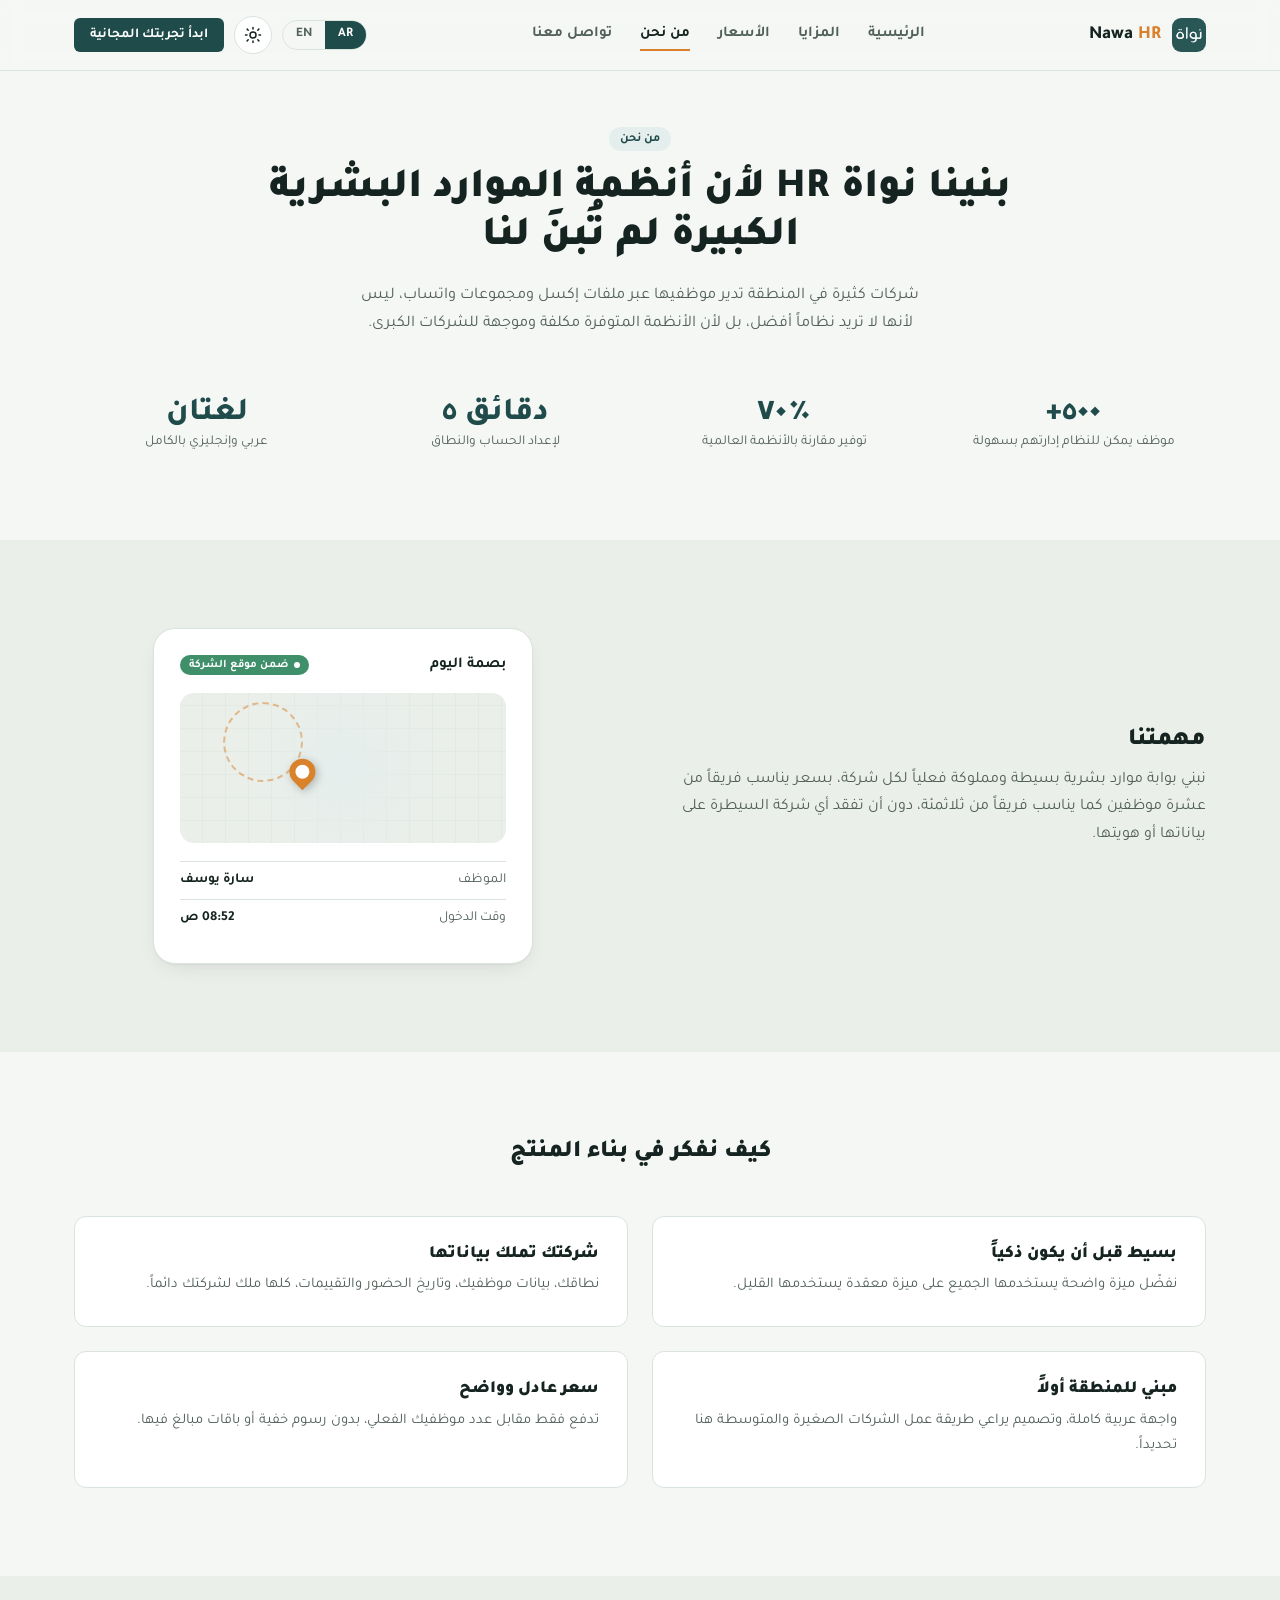
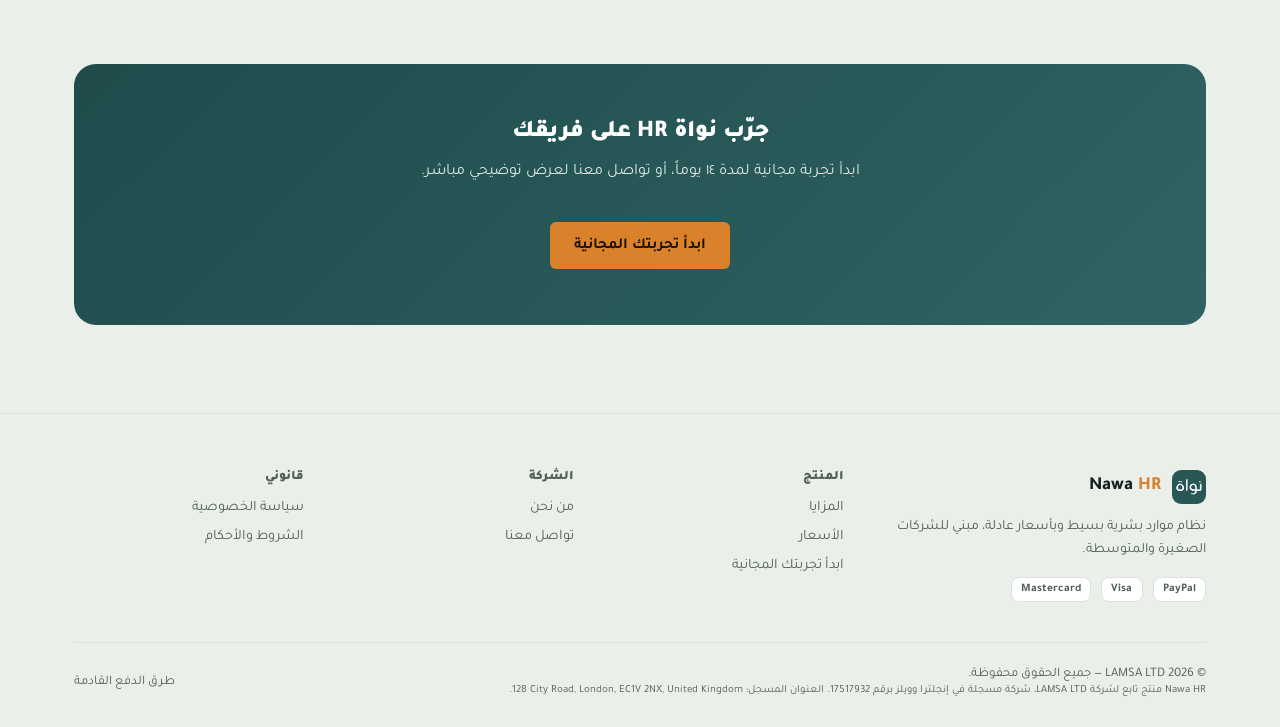
==== commit 38e29971: "Add LAMSA LTD company details to site footer Shows the legal entity, company number and registered o" ====
--- a/about/index.html
+++ b/about/index.html
@@ -119,7 +119,7 @@
       </ul></div>
     </div>
     <div class="footer-bottom">
-      <span>© 2026 Nawa HR — <span data-i18n="footer.rights">جميع الحقوق محفوظة.</span></span>
+      <span>© 2026 LAMSA LTD — <span data-i18n="footer.rights">جميع الحقوق محفوظة.</span><br><small data-i18n-html="footer.entity"><bdi dir="ltr">Nawa HR</bdi> منتج تابع لشركة <bdi dir="ltr">LAMSA LTD</bdi>، شركة مسجلة في إنجلترا وويلز برقم <bdi dir="ltr">17517932</bdi>. العنوان المسجل: <bdi dir="ltr">128 City Road, London, EC1V 2NX, United Kingdom</bdi>.</small></span>
       <span data-i18n="footer.pay">طرق الدفع القادمة: PayPal</span>
     </div>
   </div>
--- a/assets/style.css
+++ b/assets/style.css
@@ -317,58 +317,31 @@
 /* =========================================================
    Pricing
    ========================================================= */
-.pricing-toggle{
-  display:inline-flex; background:var(--surface); border:1px solid var(--border); border-radius:30px;
-  padding:5px; margin-block-end:8px;
-}
-.pricing-toggle button{
-  border:none; background:transparent; padding:.7em 1.4em; border-radius:24px; font-weight:700;
-  font-size:.9rem; cursor:pointer; color:var(--text-muted);
-}
-.pricing-toggle button.active{ background:var(--primary); color:#fff; }
-
 .calc-card{
   background:var(--surface); border:1px solid var(--border); border-radius:var(--radius-lg);
   padding:40px; box-shadow:var(--shadow);
 }
 .calc-top{ display:flex; align-items:flex-end; justify-content:space-between; flex-wrap:wrap; gap:16px; margin-block-end:28px; }
-.calc-price{ font-size:2.6rem; font-weight:800; color:var(--primary); }
+.calc-price{ font-size:2.6rem; font-weight:800; color:var(--primary); display:flex; align-items:baseline; gap:.4em; }
 html.dark .calc-price{ color:var(--primary-light); }
 .calc-price small{ font-size:1rem; font-weight:600; color:var(--text-muted); }
 .calc-sub{ font-size:.85rem; color:var(--text-muted); }
 
-.range-wrap{ margin-block:20px; }
-.range-label{ display:flex; justify-content:space-between; font-size:.85rem; color:var(--text-muted); margin-block-end:10px; }
-.range-label b{ color:var(--text); font-size:1rem; }
-input[type="range"]{
-  -webkit-appearance:none; width:100%; height:6px; border-radius:6px; background:var(--border); outline:none;
-}
-input[type="range"]::-webkit-slider-thumb{
-  -webkit-appearance:none; width:22px;height:22px; border-radius:50%; background:var(--accent);
-  border:4px solid var(--surface); box-shadow:0 0 0 1.5px var(--accent); cursor:pointer; margin-block-start:-8px;
-}
-input[type="range"]::-moz-range-thumb{
-  width:22px;height:22px; border-radius:50%; background:var(--accent); border:4px solid var(--surface);
-  box-shadow:0 0 0 1.5px var(--accent); cursor:pointer;
-}
-.range-ticks{ display:flex; justify-content:space-between; font-size:.72rem; color:var(--text-muted); margin-block-start:6px; }
+.currency-row{
+  display:flex; justify-content:center; gap:8px; flex-wrap:wrap; margin-block:20px 8px;
+}
+.currency-row button{
+  border:1px solid var(--border); background:var(--surface); color:var(--text-muted);
+  padding:.5em 1.1em; border-radius:20px; font-weight:700; font-size:.84rem; cursor:pointer;
+  font-family:'Inter',sans-serif;
+}
+.currency-row button.active{ background:var(--primary); border-color:var(--primary); color:#fff; }
+.currency-note{ text-align:center; font-size:.78rem; color:var(--text-muted); margin-block-end:20px; }
 
 .calc-list{ list-style:none; margin:24px 0 0; padding:0; display:grid; grid-template-columns:1fr 1fr; gap:10px 20px; }
 .calc-list li{ display:flex; align-items:center; gap:8px; font-size:.88rem; color:var(--text-muted); }
 .calc-list li svg{ width:16px;height:16px; color:var(--success); flex:none; }
 @media (max-width:560px){ .calc-list{ grid-template-columns:1fr; } }
-
-.compare-table{ width:100%; border-collapse:collapse; margin-block-start:20px; font-size:.9rem; }
-.compare-table th, .compare-table td{ padding:14px 16px; border-block-end:1px solid var(--border); text-align:start; }
-.compare-table th{ color:var(--text-muted); font-size:.78rem; text-transform:none; font-weight:700; }
-.compare-table td.check{ text-align:center; }
-.compare-table td.check svg{ width:16px;height:16px; color:var(--success); }
-
-.tier-note{
-  display:flex; gap:12px; align-items:flex-start; background:var(--accent-tint); border:1px solid var(--border);
-  border-radius:var(--radius-md); padding:18px 20px; margin-block-start:24px; font-size:.87rem; color:var(--text-muted);
-}
-.tier-note svg{ width:20px;height:20px; color:var(--accent-dark); flex:none; margin-block-start:2px; }
 
 /* FAQ */
 .faq-item{ border-block-end:1px solid var(--border); padding-block:18px; }
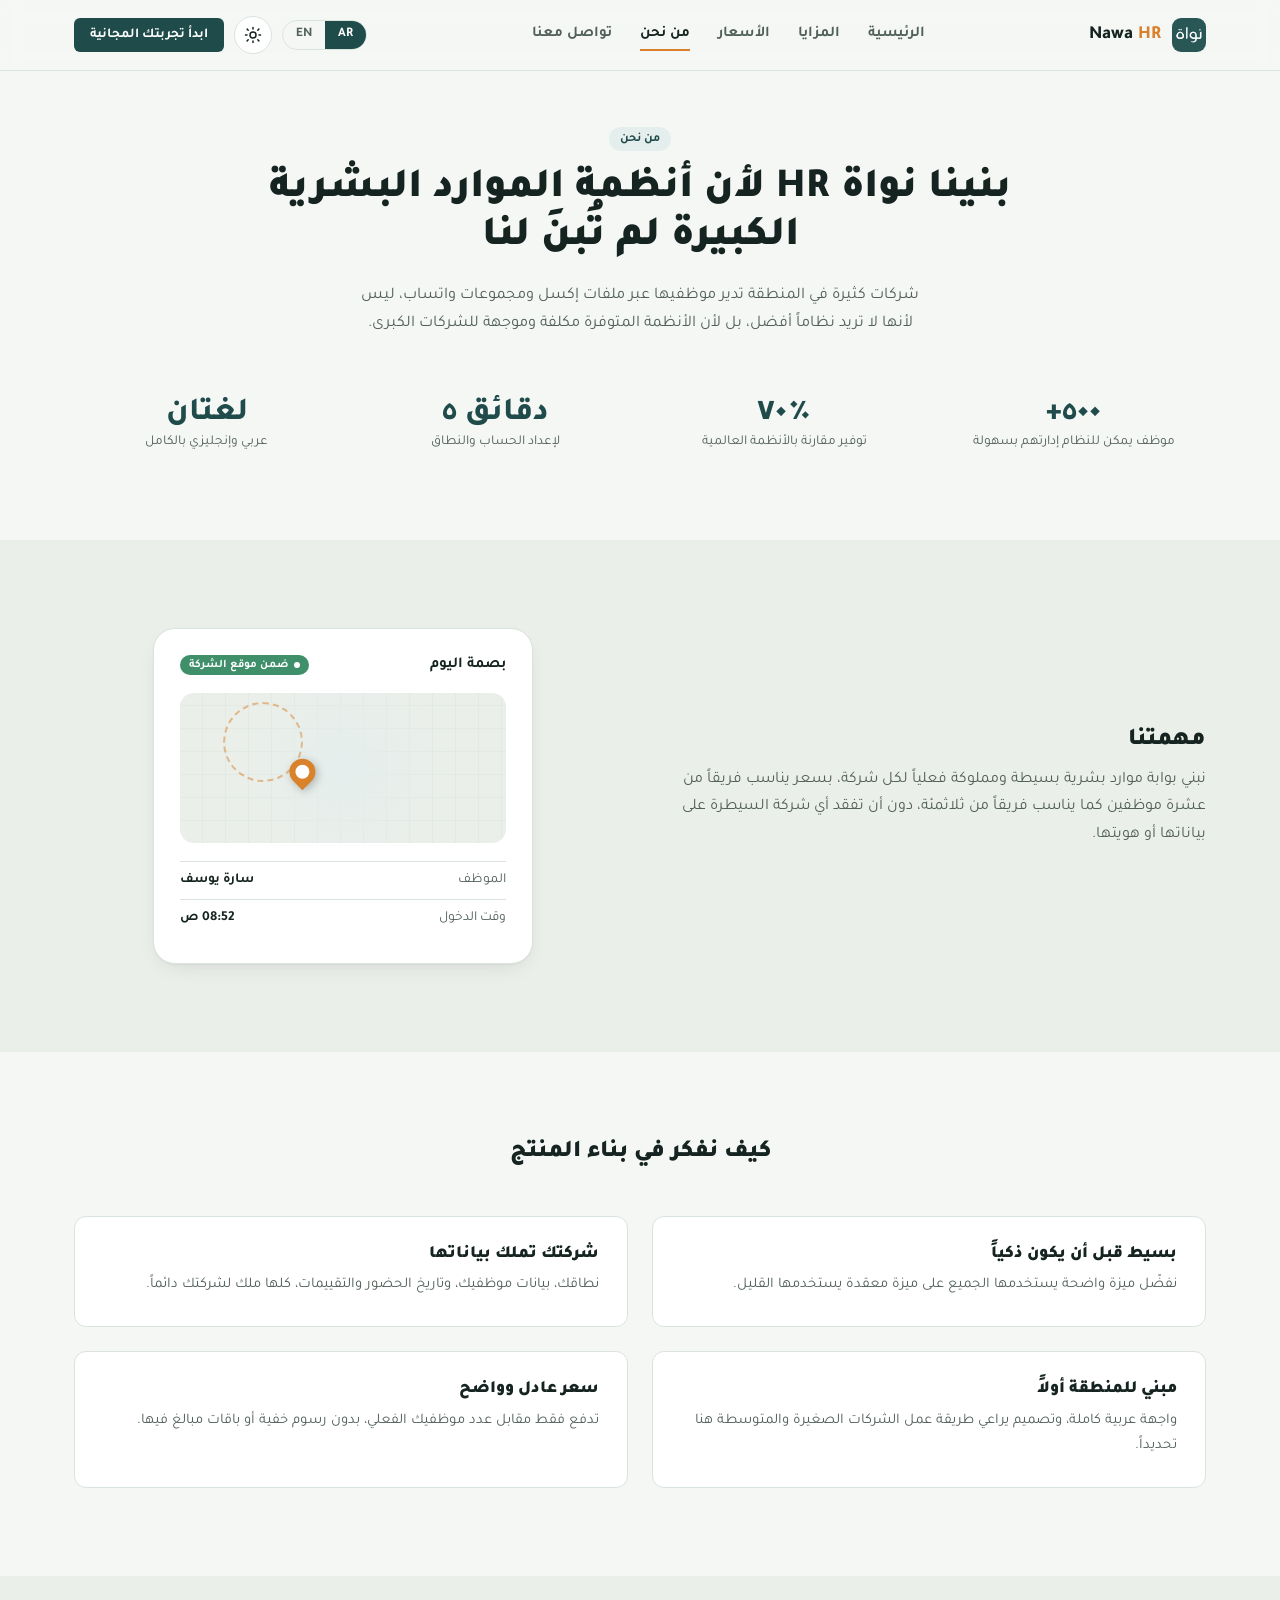
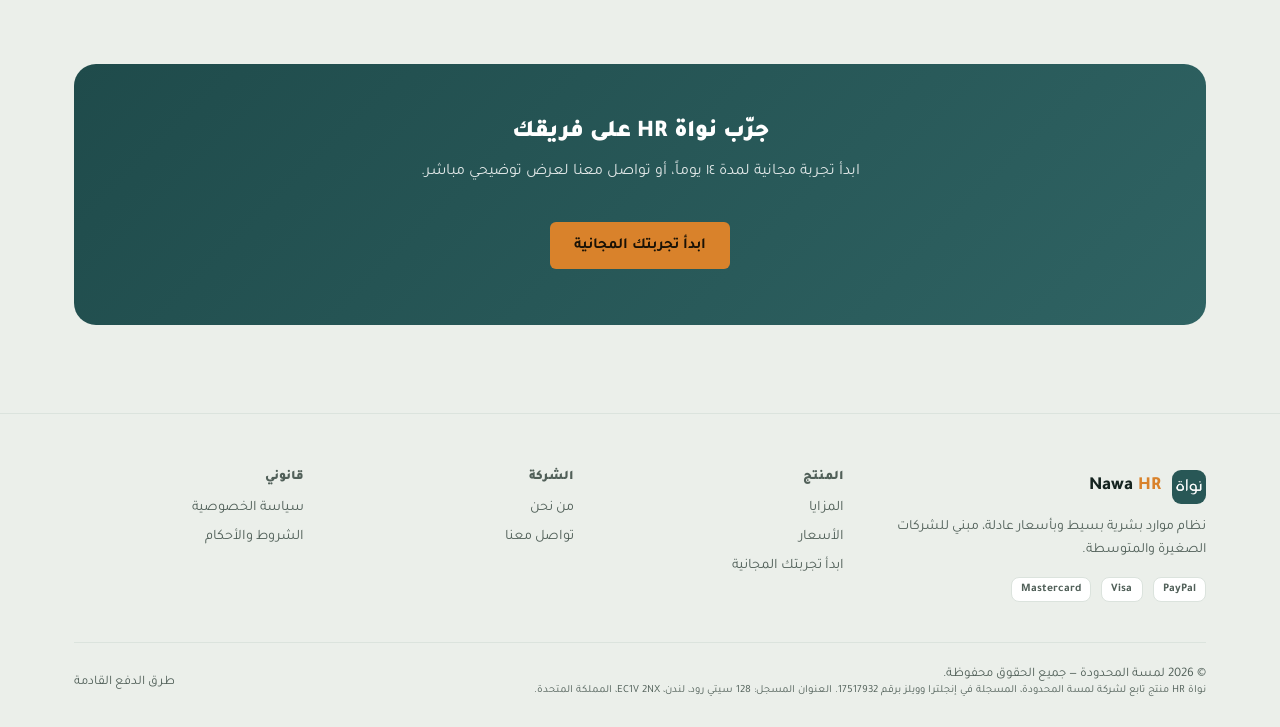
==== commit 84aa5ee0: "Show footer company details in the page language only Arabic pages now show the company details full" ====
--- a/about/index.html
+++ b/about/index.html
@@ -119,13 +119,13 @@
       </ul></div>
     </div>
     <div class="footer-bottom">
-      <span>© 2026 LAMSA LTD — <span data-i18n="footer.rights">جميع الحقوق محفوظة.</span><br><small data-i18n-html="footer.entity"><bdi dir="ltr">Nawa HR</bdi> منتج تابع لشركة <bdi dir="ltr">LAMSA LTD</bdi>، شركة مسجلة في إنجلترا وويلز برقم <bdi dir="ltr">17517932</bdi>. العنوان المسجل: <bdi dir="ltr">128 City Road, London, EC1V 2NX, United Kingdom</bdi>.</small></span>
+      <span><span data-i18n="footer.copy">© 2026 لمسة المحدودة —</span> <span data-i18n="footer.rights">جميع الحقوق محفوظة.</span><br><small data-i18n-html="footer.entity">نواة HR منتج تابع لشركة لمسة المحدودة، المسجلة في إنجلترا وويلز برقم 17517932. العنوان المسجل: 128 سيتي رود، لندن، <bdi dir="ltr">EC1V 2NX</bdi>، المملكة المتحدة.</small></span>
       <span data-i18n="footer.pay">طرق الدفع القادمة: PayPal</span>
     </div>
   </div>
 </footer>
 
-<script src="../assets/i18n.js"></script>
-<script src="../assets/script.js"></script>
+<script src="../assets/i18n.js?v=20261013"></script>
+<script src="../assets/script.js?v=20261013"></script>
 </body>
 </html>
